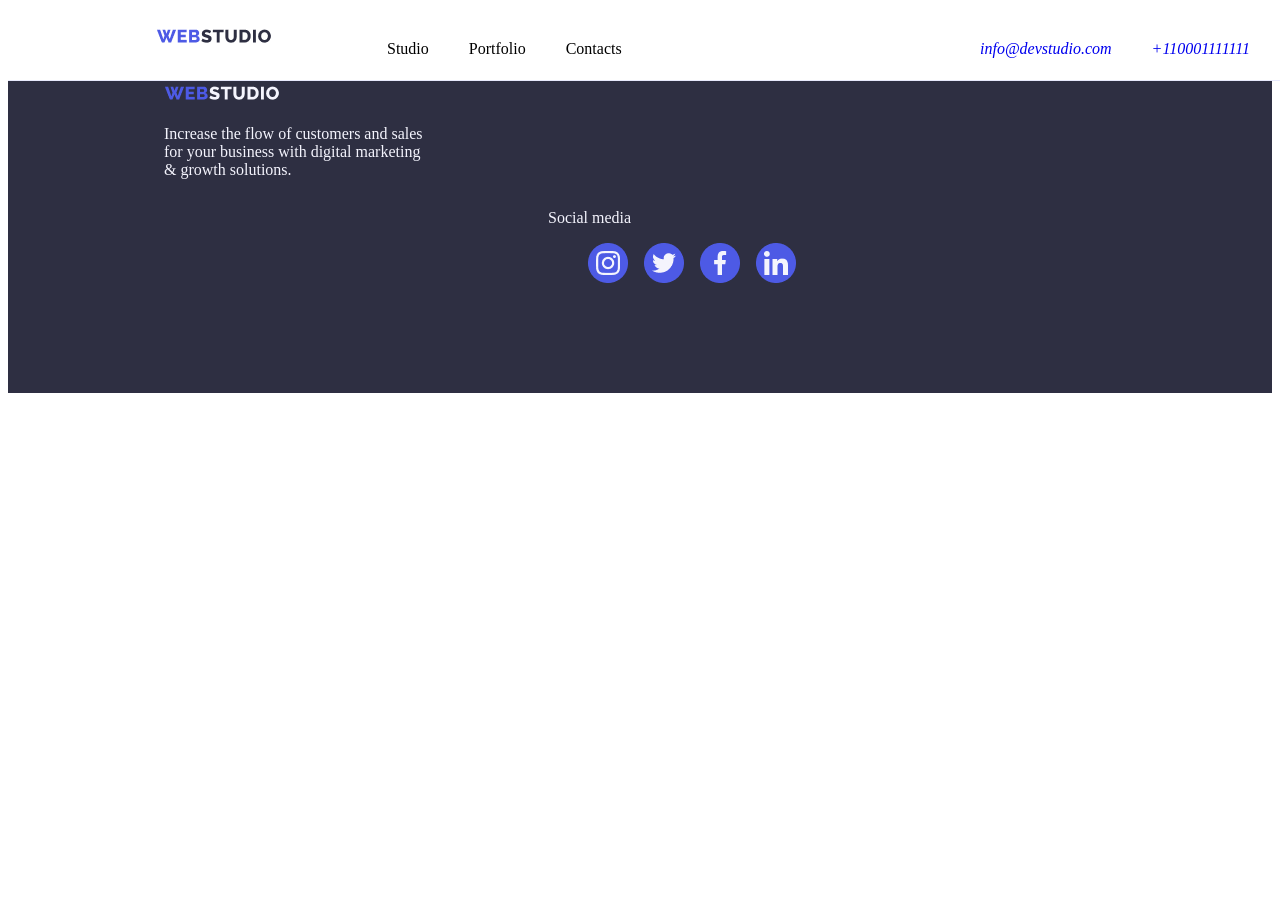
==== portfolio.html @ 4b20565b "worked on main html page, tried improving css, started working on modal and portfolio windows" ====
<!DOCTYPE html>
<html lang="en">
    <head>
        <meta charset="UTF-8">
        <meta name="viewport" content="width=device-width, initial-scale=1.0">
        <title>Hw4-portfolio</Hw4-portfolio></title>
        <link rel="stylesheet" href="./css/styles.css">
    </head>

    <body>
        <header class="header">
            <div class="container">
                <nav class="nav">
                    <a class="logo" href="./index.html">
                        <img src="./images/Logo.png" alt="Logo">
                    </a>
                    <ul class="list">
                        <li><a class="header-link" href="./index.html">Studio</a></li>
                        <li><a class="header-link" href="./portfolio.html">Portfolio</a></li>
                        <li><a class="header-link" href="">Contacts</a></li>
                    </ul>
                </nav>
                <address class="address">
                    <ul class="list">
                        <li><a class="header-link" href="mailto:info@devstudio.com">info@devstudio.com</a></li>
                        <li><a class="header-link" href="tel:+110001111111">+110001111111</a></li>
                    </ul>
                </address>
            </div>
        </header>

        <main>

        </main>

        <footer class="footer">
            <div class="container">
                <div class="footer-logo">
                    <a class="footer-logo-link" href="./index.html">
                        <img src="./images/footerlogo.png" alt="Logo">
                    </a>    
                        <p class="text">Increase the flow of customers and sales for your business with digital marketing & growth solutions.</p>
                </div>
                <div class="social">
                    <p class="text">Social media</p>
                    <ul class="footer-icons">
                        <li class="social-icon">
                            <a  class="link" href="">
                                <img src="./images/insta.png" alt="Logo">
                            </a>
                        </li>
                        <li class="social-icon">
                            <a  class="link" href="">
                                <img src="./images/twitter.png" alt="Logo">
                            </a>
                        </li>
                        <li class="social-icon">
                            <a  class="link" href="">
                                <img src="./images/fb.png" alt="Logo">
                            </a>
                        </li>
                        <li class="social-icon">
                            <a  class="link" href="">
                                <img src="./images/linkedin.png" alt="Logo">
                            </a>
                        </li>
                    </ul>
                </div>
            </div>
        </footer>
    </body>
</html>
---- css/styles.css ----
.root{
    --howe-color: #404bbf;
}

.list{
    list-style-type: none;
}

.header-link{
    text-decoration: none;
}

.logo{
    width: 115px; 
    height: 24px;
    position: absolute;
    top: 24px; 
    left: 156px; 
}

.nav .list {
    display: flex;
    width: 261px;
    height: 24px;
    position: absolute;
    top: 24px;
    left: 347px;
    gap: 40px;
    list-style: none;
}

.nav .list li a{
    color: black;
    font-family: roboto;
}

.nav .list li a:hover{
    color: #404bbf;
}

.address .list {
    display: flex;
    width: 261px;
    height: 24px;
    position: absolute;
    top: 24px;
    left: 940px;
    gap: 40px;
    list-style: none;
}

.header .container{
    color:#FFFFFF;
    border-bottom: 1px solid #E7E9FC;
    width: 1440px;
    height: 72px;
}

.nav{
    height: 72px;
}

.nav .address{
    height: 72px;
}

.footer .container{
    width: auto;
    height: 312px;
    background-color: #2E2F42;
}

.footer .footer-icons{
    display: flex;
    list-style: none;
    gap: 16px;
    width: 208px;
    height: 40px;
}

.social{
    margin-left: 540px;
}

.social .text{
    color: #F4F4FD;
}

.footer-logo{
    width: 264px;
    height: 112px;
    margin-left: 156px;
}

.footer-logo .text{
    width: 264px;
    height: 72px;
    color: #F4F4FD;
}

.footer-logo .footer-logo-link{
    width: 115px;
    height: 24px;
}

.benefits .benefits-container{
    margin-top: 120px;
    left: 224px;
}

.benefits-list{
    list-style: none;
    display: flex;
    gap: 24px;
}

.benefits-list .text{
    width: 264px;
    height: 72px;
    font-weight: 400;
}

.benefits-list .h-two{
    font-weight: 500;
    align-content: left;
}

.work .container{
    width: 1128px;
    height: 412px;
    left: 156px;
    align-items: center;
}

.wawd-htwo{
    width: 323px;
    height: 40px;
    margin-left: 559px;
    font-weight: 700;
    size: 36px;
    align-self: center;    
}

.wawd-list{
    list-style: none;
    display: flex;
}

.team .container{
    width: 1440px;
    height: 780;
    background-color: #F4F4FD;
    align-content: center;
}

.team-h2{
    font-weight: 700;
    size: 36px;
    margin-left: 639px;
}

.member{
    background-color: white;
    height: 428px;
    width: 264px;
}

.team-members{
    list-style: none;
    display: flex;
    gap: 24px;
    margin-left: 156px;
}

.list-icon{
    list-style: none;
    display: flex;
    gap: 24px;
}

.desc-member{
    width: 232px;
    height: 104px;
    gap: 8px;
    align-content: center;
}

.customers .container{
    width: 1128px;
    height: 200px;
    margin-top: 120px;
    margin-left: 156px;
}

.customers-list{
    display: flex;
    list-style: none;
    gap: 24px;
    margin-left: 156px;
    margin-top: 54px;
    width: 1128;
    height: 88px;
}

.customer{
    width: 168px;
    height: 88px;
    border: 1px;
    border-color: gray;
}

.customer-htwo{
    width: 183px;
    height: 40px;
    margin-left: 629px;
    font-weight: 700;
    size: 36px;
}
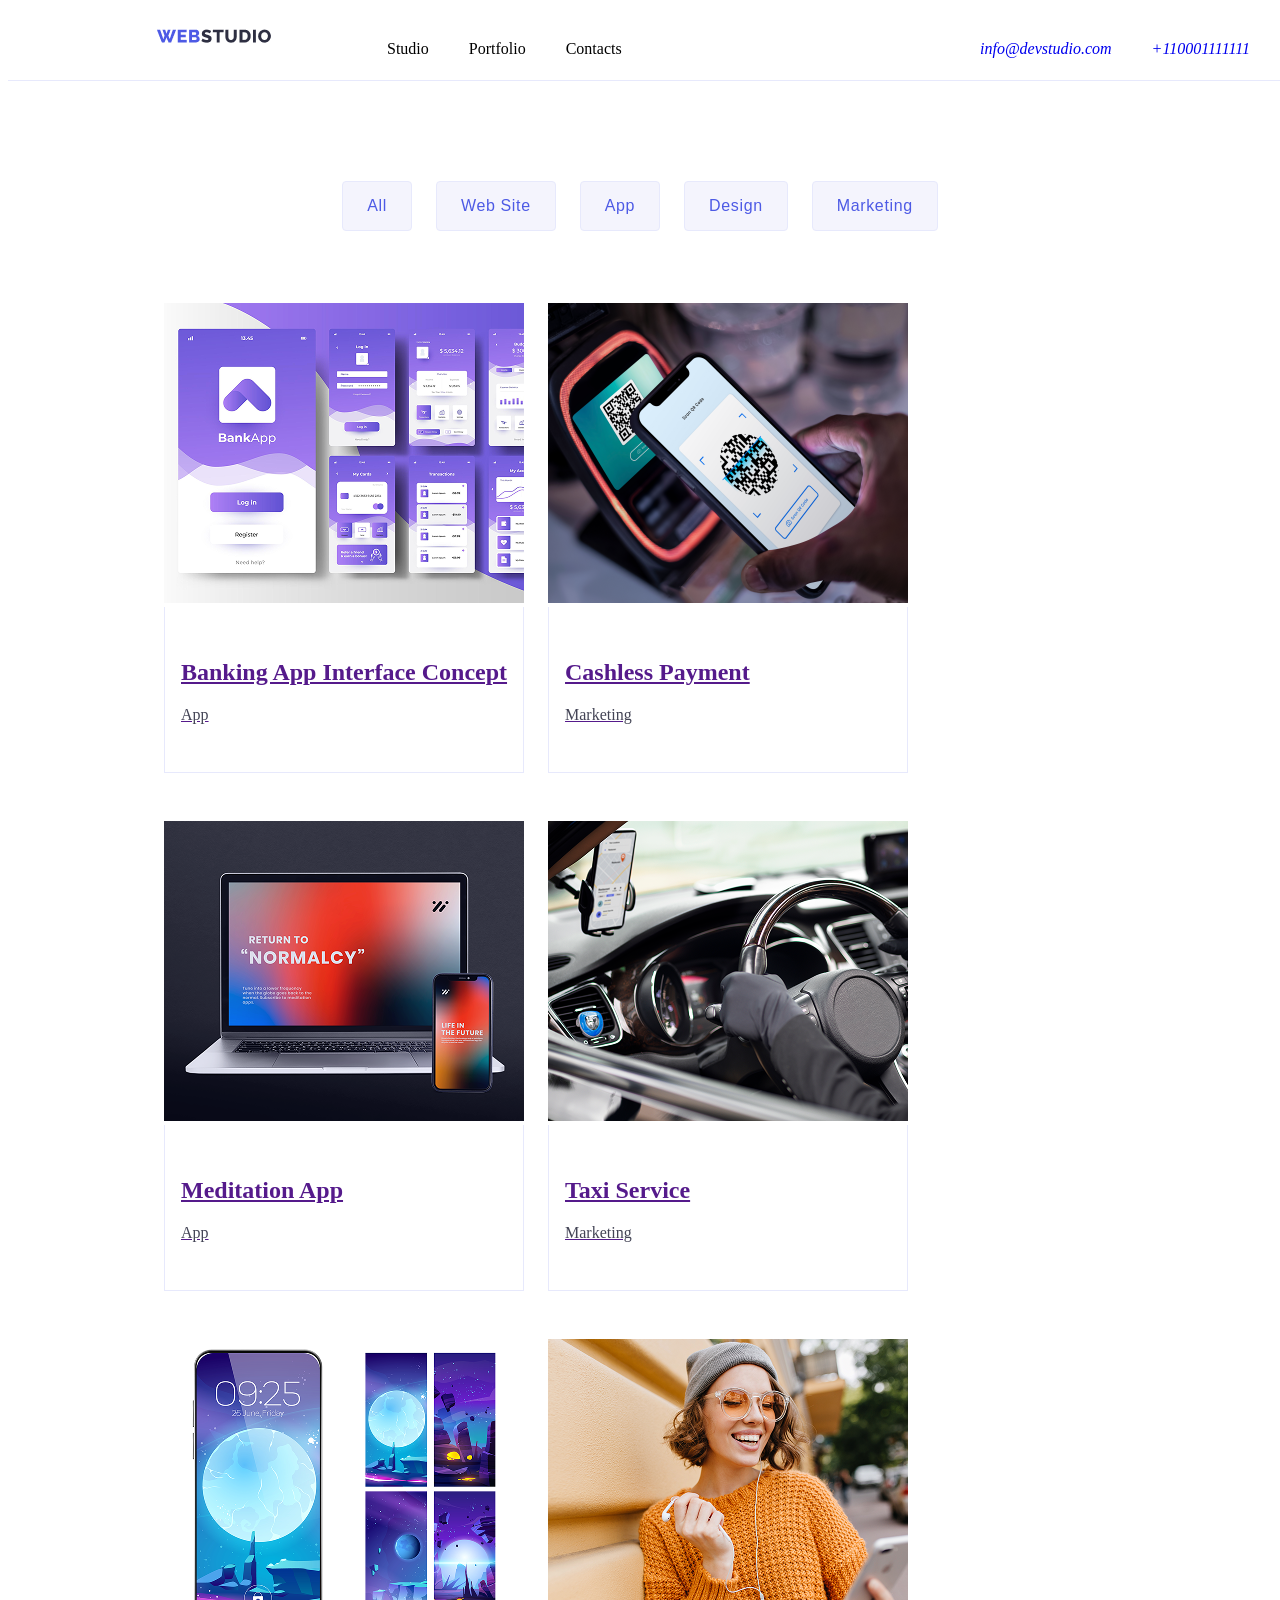
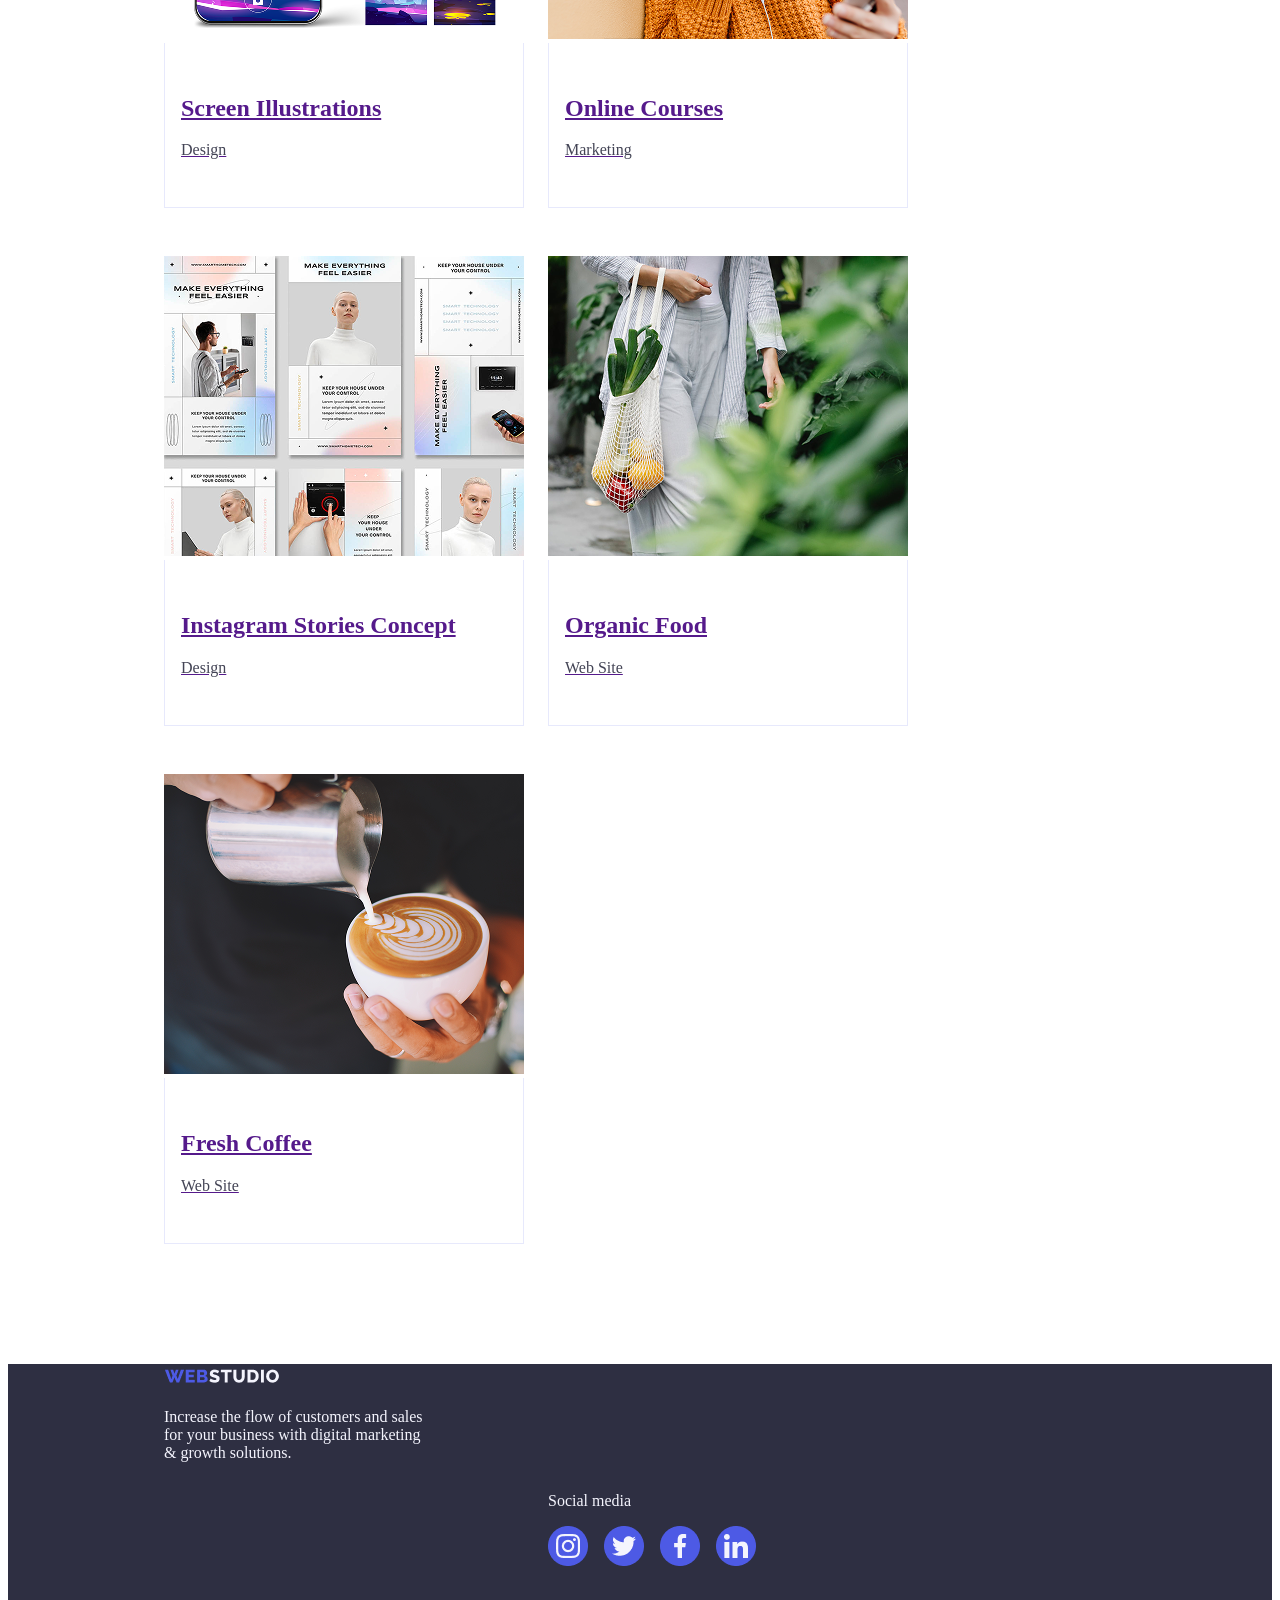
==== commit 67bf4880: "adding back all portgolio changes(html, css work)" ====
--- a/portfolio.html
+++ b/portfolio.html
@@ -30,7 +30,218 @@
         </header>
 
         <main>
-
+            <section class="portfolios">
+                <div class="container">
+                    <ul class="list-button">
+                        <li>
+                            <button type="button" class="button-port">All</button>
+                        </li>
+                        <li>
+                            <button type="button" class="button-port">Web Site</button>
+                        </li>
+                        <li>
+                            <button type="button" class="button-port">App</button>
+                        </li>
+                        <li>
+                            <button type="button" class="button-port">Design</button>
+                        </li>
+                        <li>
+                            <button type="button" class="button-port">Marketing</button>
+                        </li>
+                    </ul>
+                    <ul class="port-list">
+                        <li class="portfolio">
+                            <a href="" class="link">
+                                <div class="overlay">
+                                    <img
+                                        src="./images/bank.png"
+                                        alt="it is bank"
+                                        width="360"
+                                        height="300"
+                                    />
+                                    <p class="text"
+                                        >14 Stylish and User-Friendly App Design Concepts · Task
+                                        Manager App · Calorie Tracker App · Exotic Fruit Ecommerce
+                                        App · Cloud Storage App</p
+                                    >
+                                </div>
+                                <div class="cont-port">
+                                    <h2 class="htwo">Banking App Interface Concept</h2>
+                                    <p class="text">App</p>
+                                </div>
+                            </a>
+                        </li>
+                        <li class="portfolio">
+                            <a href="" class="link">
+                                <div class="overlay">
+                                    <img
+                                        src="./images/cash.png"
+                                        alt="Payment"
+                                        width="360"
+                                        height="300"
+                                    />
+                                    <p class="text"
+                                        >14 Stylish and User-Friendly App Design Concepts · Task
+                                        Manager App · Calorie Tracker App · Exotic Fruit Ecommerce
+                                        App · Cloud Storage App</p
+                                    >
+                                </div>
+                                <div class="cont-port">
+                                    <h2 class="htwo">Cashless Payment</h2>
+                                    <p class="text">Marketing</p>
+                                </div>
+                            </a>
+                        </li>
+                        <li class="portfolio">
+                            <a href="" class="link">
+                                <div class="overlay">
+                                    <img
+                                        src="./images/laptop.png"
+                                        alt="telefon with apps"
+                                        width="360"
+                                        height="300"
+                                    />
+                                    <p class="text"
+                                        >14 Stylish and User-Friendly App Design Concepts · Task
+                                        Manager App · Calorie Tracker App · Exotic Fruit Ecommerce
+                                        App · Cloud Storage App</p
+                                    >
+                                </div>
+                                <div class="cont-port">
+                                    <h2 class="htwo">Meditation App</h2>
+                                    <p class="text">App</p>
+                                </div>
+                            </a>
+                        </li>
+                        <li class="portfolio">
+                            <a href="" class="link">
+                                <div class="overlay">
+                                    <img
+                                        src="./images/car.png"
+                                        alt="car-taxi"
+                                        width="360"
+                                        height="300"
+                                    />
+                                    <p class="text"
+                                        >14 Stylish and User-Friendly App Design Concepts · Task
+                                        Manager App · Calorie Tracker App · Exotic Fruit Ecommerce
+                                        App · Cloud Storage App</p
+                                    >
+                                </div>
+                                <div class="cont-port">
+                                    <h2 class="htwo">Taxi Service</h2>
+                                    <p class="text">Marketing</p></div
+                                >
+                            </a>
+                        </li>
+                        <li class="portfolio">
+                            <a href="" class="link">
+                                <div class="overlay">
+                                    <img
+                                        src="./images/phone.png"
+                                        alt="scree phone"
+                                        width="360"
+                                        height="300"
+                                    />
+                                    <p class="text"
+                                        >14 Stylish and User-Friendly App Design Concepts · Task
+                                        Manager App · Calorie Tracker App · Exotic Fruit Ecommerce
+                                        App · Cloud Storage App</p
+                                    >
+                                </div>
+                                <div class="cont-port">
+                                    <h2 class="htwo">Screen Illustrations</h2>
+                                    <p class="text">Design</p>
+                                </div>
+                            </a>
+                        </li>
+                        <li class="portfolio">
+                            <a href="" class="link">
+                                <div class="overlay">
+                                    <img
+                                        src="./images/girl.png"
+                                        alt="girl with phone"
+                                        width="360"
+                                        height="300"
+                                    />
+                                    <p class="text"
+                                        >14 Stylish and User-Friendly App Design Concepts · Task
+                                        Manager App · Calorie Tracker App · Exotic Fruit Ecommerce
+                                        App · Cloud Storage App</p
+                                    >
+                                </div>
+                                <div class="cont-port">
+                                    <h2 class="htwo">Online Courses</h2>
+                                    <p class="text">Marketing</p>
+                                </div>
+                            </a>
+                        </li>
+                        <li class="portfolio">
+                            <a href="" class="link">
+                                <div class="overlay">
+                                    <img
+                                        src="./images/inst.png"
+                                        alt="Instagram apps"
+                                        width="360"
+                                        height="300"
+                                    />
+                                    <p class="text"
+                                        >14 Stylish and User-Friendly App Design Concepts · Task
+                                        Manager App · Calorie Tracker App · Exotic Fruit Ecommerce
+                                        App · Cloud Storage App</p
+                                    >
+                                </div>
+                                <div class="cont-port">
+                                    <h2 class="htwo">Instagram Stories Concept</h2>
+                                    <p class="text">Design</p>
+                                </div>
+                            </a>
+                        </li>
+                        <li class="portfolio">
+                            <a href="" class="link">
+                                <div class="overlay">
+                                    <img
+                                        src="./images/green-food.png"
+                                        alt="it is bank"
+                                        width="360"
+                                        height="300"
+                                    />
+                                    <p class="text"
+                                        >14 Stylish and User-Friendly App Design Concepts · Task
+                                        Manager App · Calorie Tracker App · Exotic Fruit Ecommerce
+                                        App · Cloud Storage App</p
+                                    >
+                                </div>
+                                <div class="cont-port">
+                                    <h2 class="htwo">Organic Food</h2>
+                                    <p class="text">Web Site</p>
+                                </div>
+                            </a>
+                        </li>
+                        <li class="portfolio">
+                            <a href="" class="link">
+                                <div class="overlay">
+                                    <img
+                                        src="./images/coffe.png"
+                                        alt="cap with coffe"
+                                        width="360"
+                                        height="300"
+                                    />
+                                    <p class="text"
+                                        >14 Stylish and User-Friendly App Design Concepts · Task
+                                        Manager App · Calorie Tracker App · Exotic Fruit Ecommerce
+                                        App · Cloud Storage App</p
+                                    >
+                                </div>
+                                <div class="cont-port">
+                                    <h2 class="htwo">Fresh Coffee</h2>
+                                    <p class="text">Web Site</p>
+                                </div>
+                            </a>
+                        </li>
+                    </ul>
+                </div>
+            </section>
         </main>
 
         <footer class="footer">
--- a/css/styles.css
+++ b/css/styles.css
@@ -8,6 +8,10 @@
 
 .header-link{
     text-decoration: none;
+}
+
+.main{
+    max-width: 1440px;
 }
 
 .logo{
@@ -76,6 +80,7 @@
     gap: 16px;
     width: 208px;
     height: 40px;
+    padding: 0;
 }
 
 .social{
@@ -106,18 +111,21 @@
 .benefits .benefits-container{
     margin-top: 120px;
     left: 224px;
+    margin-left: 156px;
 }
 
 .benefits-list{
     list-style: none;
     display: flex;
     gap: 24px;
+    padding: 0;
 }
 
 .benefits-list .text{
     width: 264px;
     height: 72px;
     font-weight: 400;
+    padding: 0;
 }
 
 .benefits-list .h-two{
@@ -128,7 +136,7 @@
 .work .container{
     width: 1128px;
     height: 412px;
-    left: 156px;
+    margin-left: 156px;
     align-items: center;
 }
 
@@ -144,6 +152,7 @@
 .wawd-list{
     list-style: none;
     display: flex;
+    padding: 0;
 }
 
 .team .container{
@@ -151,6 +160,7 @@
     height: 780;
     background-color: #F4F4FD;
     align-content: center;
+
 }
 
 .team-h2{
@@ -176,6 +186,7 @@
     list-style: none;
     display: flex;
     gap: 24px;
+    padding: 0;
 }
 
 .desc-member{
@@ -200,6 +211,7 @@
     margin-top: 54px;
     width: 1128;
     height: 88px;
+    padding: 0;
 }
 
 .customer{
@@ -215,4 +227,102 @@
     margin-left: 629px;
     font-weight: 700;
     size: 36px;
+}
+
+.portfolios{
+    max-width: 1440px;
+}
+
+.portfolios .list-button {
+    list-style-type: none;
+    display: flex;
+    justify-content: center;
+    gap: 24px;
+    margin: 0;
+    margin-bottom: 72px;
+    margin-top: 100px;
+    padding: 0;
+}
+
+.portfolios .port-list {
+    margin: 0;
+    padding: 0;
+    display: flex;
+    flex-wrap: wrap;
+    row-gap: 48px;
+    column-gap: 24px;
+    margin-left: 156px;
+    max-width: 1200px;
+    list-style-type: none;
+    margin-bottom: 120px;
+}
+
+.cont-port {
+    padding: 32px 16px;
+    margin: 0;
+    border: 1px solid #e7e9fc;
+    border-top: none;
+}
+
+.portfolios .link:hover,
+.portfolios .link:focus {
+    box-shadow: 0px 1px 6px rgba(46, 47, 66, 0.08), 0px 1px 1px rgba(46, 47, 66, 0.16),
+        0px 2px 1px rgba(46, 47, 66, 0.08);
+}
+.portfolios .link {
+    display: block;
+    transition: box-shadow 250ms cubic-bezier(0.4, 0, 0.2, 1);
+}
+
+.overlay {
+    position: relative;
+    overflow: hidden;
+}
+.overlay .text {
+    background-color: #4d5ae5;
+    color: #f4f4fd;
+    position: absolute;
+    line-height: 1.5em;
+    letter-spacing: 0.02rem;
+    width: 100%;
+    height: 100%;
+    padding: 40px 32px;
+    top: 0;
+    margin: 0;
+    transform: translateY(100%);
+    transition: transform 250ms cubic-bezier(0.4, 0, 0.2, 1);
+}
+
+.portfolios .link:focus .overlay .text,
+.portfolios .link:hover .overlay .text {
+    transform: translateY(0%);
+}
+
+.portfolios .button-port {
+    color: #4d5ae5;
+    background-color: #f4f4fd;
+    font-size: 16px;
+    font-weight: 500;
+    line-height: 1.5;
+    letter-spacing: 0.04rem;
+    cursor: pointer;
+    padding: 12px 24px;
+    border: 1px solid #e7e9fc;
+    border-radius: 4px;
+    transition: color 250ms cubic-bezier(0.4, 0, 0.2, 1),
+        background-color 250ms cubic-bezier(0.4, 0, 0.2, 1),
+        border-color 250ms cubic-bezier(0.4, 0, 0.2, 1),
+        box-shadow 250ms cubic-bezier(0.4, 0, 0.2, 1);
+}
+
+.portfolios .button-port:hover,
+.portfolios .button-port:focus {
+    color: #FFFFFF;
+    background-color: #404bbf;
+    border: 1px solid transparent;
+    box-shadow: 0px 3px 1px rgba(0, 0, 0, 0.1), 0px 2px 1px rgba(0, 0, 0, 0.08),
+        0px 2px 2px rgba(0, 0, 0, 0.12);
+}
+.portfolios .text {
+    color: #434455;
 }
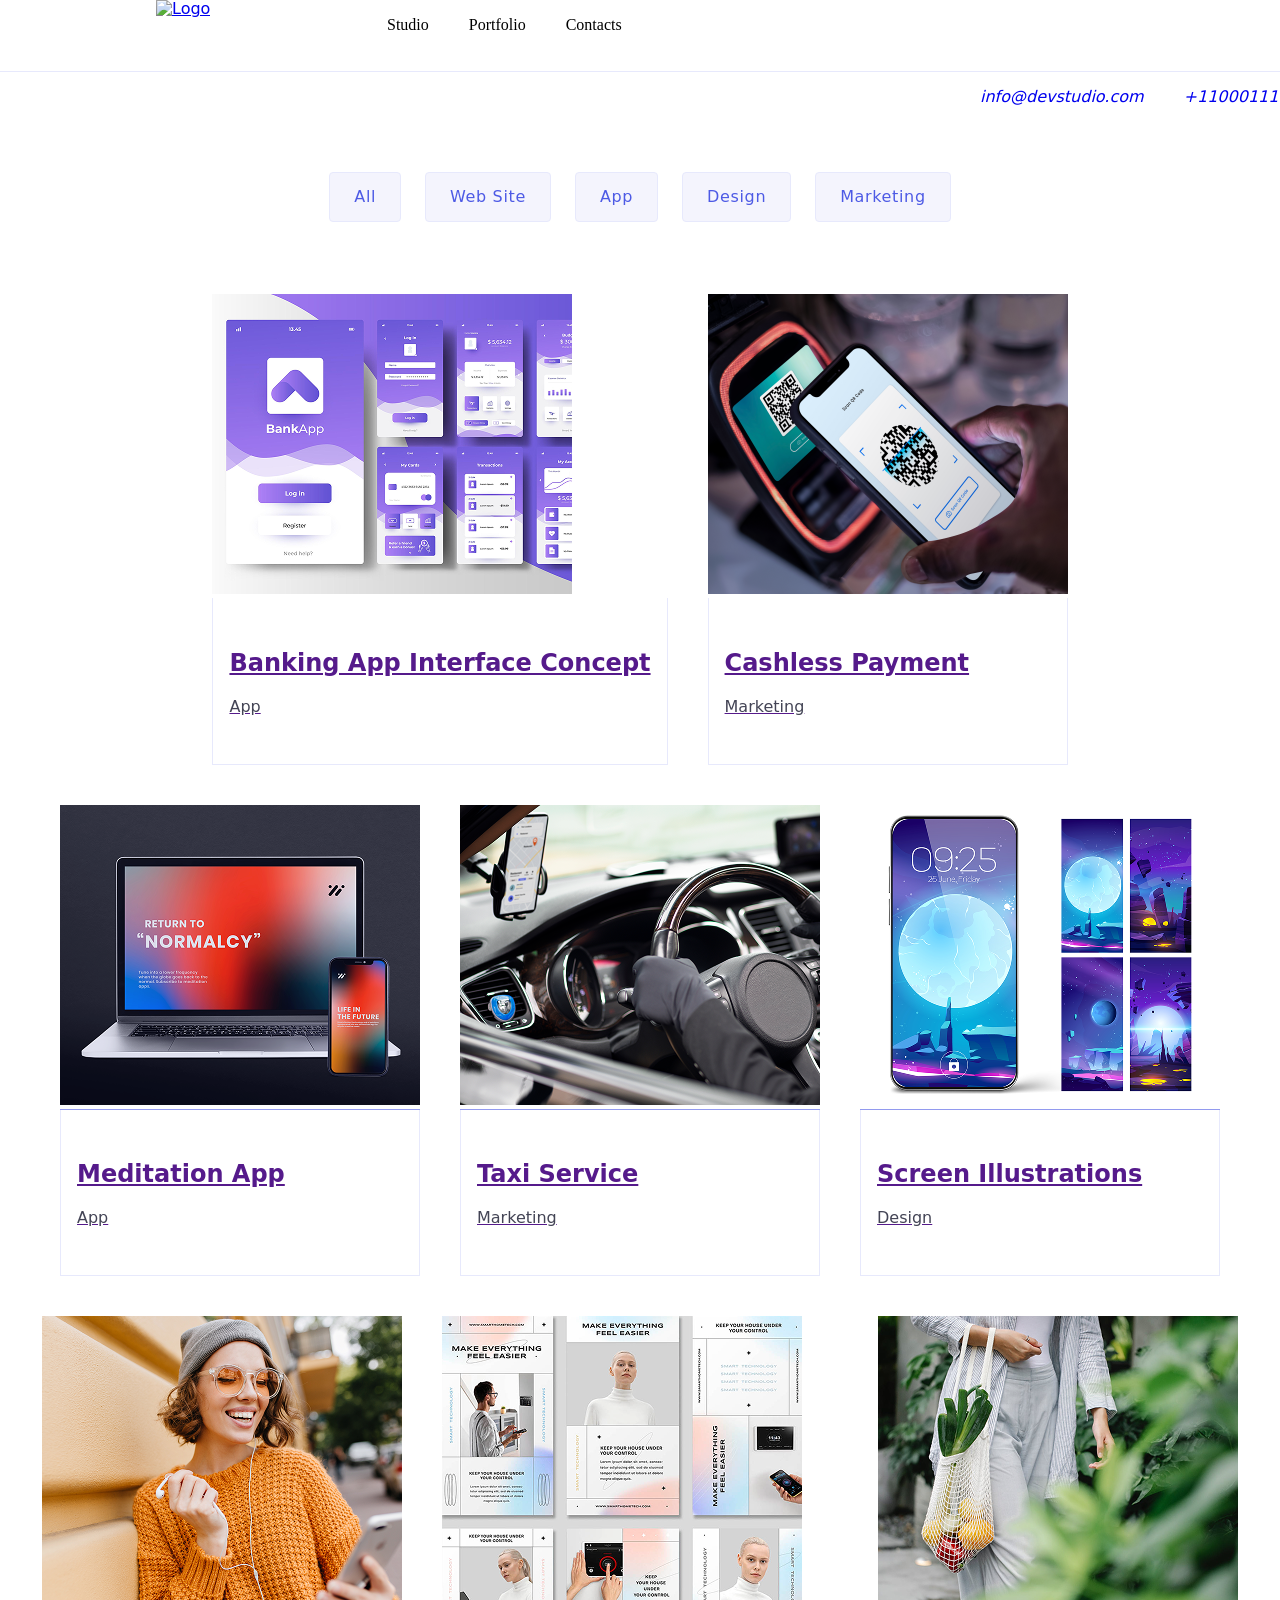
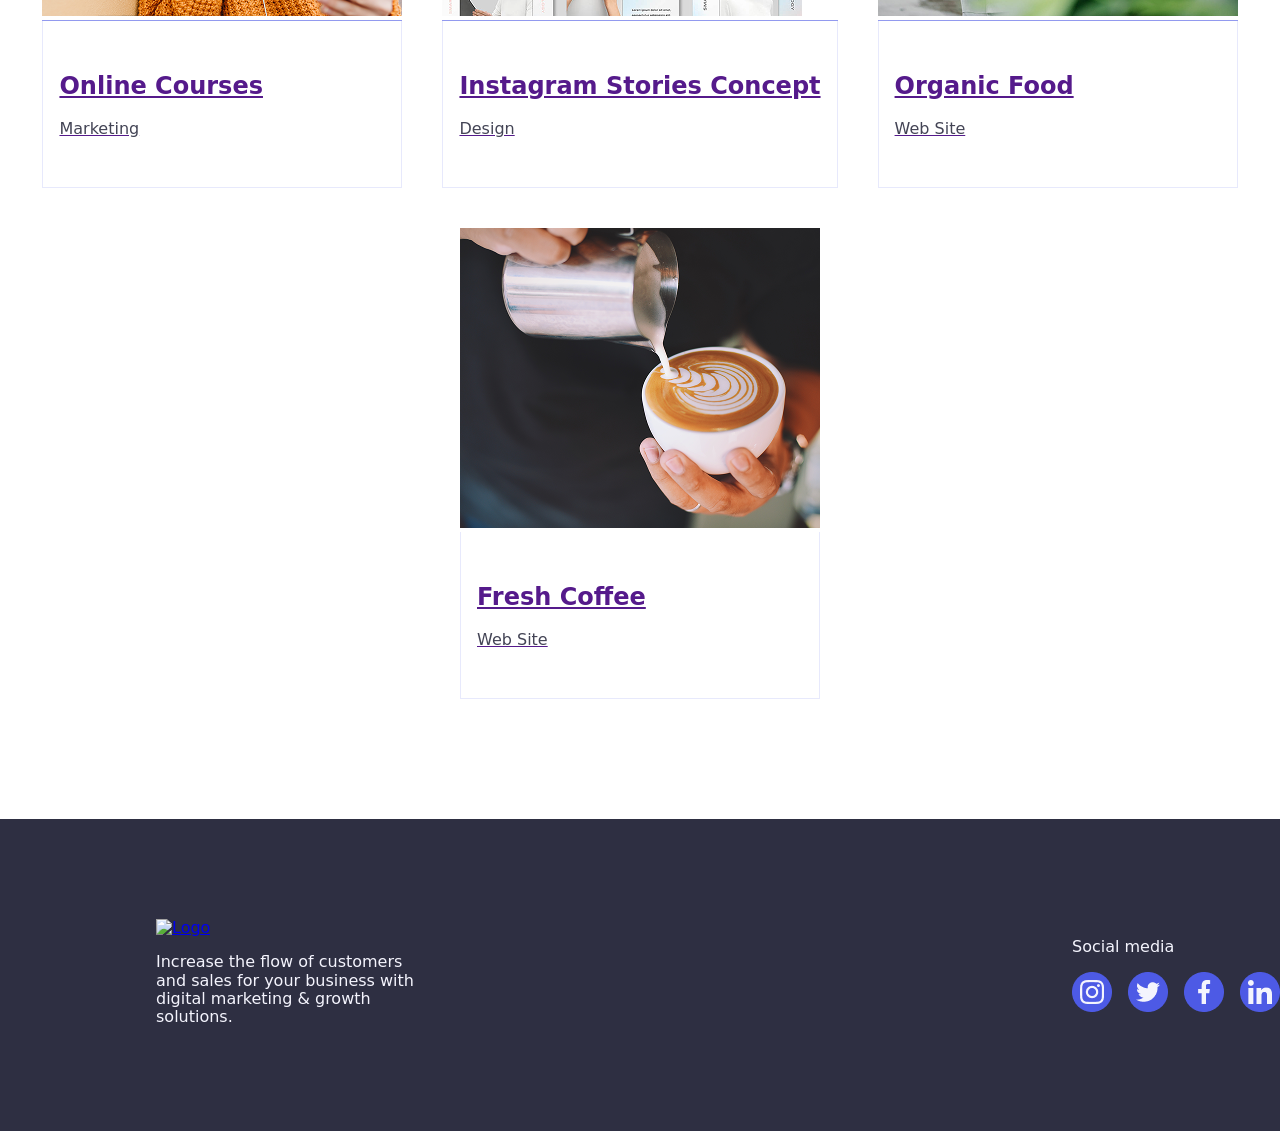
==== commit e2b607c1: "dsfdf" ====
--- a/portfolio.html
+++ b/portfolio.html
@@ -5,6 +5,13 @@
         <meta name="viewport" content="width=device-width, initial-scale=1.0">
         <title>Hw4-portfolio</Hw4-portfolio></title>
         <link rel="stylesheet" href="./css/styles.css">
+        <link
+        rel="stylesheet"
+        href="https://cdnjs.cloudflare.com/ajax/libs/modern-normalize/2.0.0/modern-normalize.min.css"
+        integrity="sha512-4xo8blKMVCiXpTaLzQSLSw3KFOVPWhm/TRtuPVc4WG6kUgjH6J03IBuG7JZPkcWMxJ5huwaBpOpnwYElP/m6wg=="
+        crossorigin="anonymous"
+        referrerpolicy="no-referrer"
+        />
     </head>
 
     <body>
--- a/css/styles.css
+++ b/css/styles.css
@@ -11,14 +11,14 @@
 }
 
 .main{
-    max-width: 1440px;
+    max-width: auto;
+    margin: 0 auto;
 }
 
 .logo{
     width: 115px; 
     height: 24px;
     position: absolute;
-    top: 24px; 
     left: 156px; 
 }
 
@@ -27,7 +27,6 @@
     width: 261px;
     height: 24px;
     position: absolute;
-    top: 24px;
     left: 347px;
     gap: 40px;
     list-style: none;
@@ -47,7 +46,6 @@
     width: 261px;
     height: 24px;
     position: absolute;
-    top: 24px;
     left: 940px;
     gap: 40px;
     list-style: none;
@@ -58,6 +56,10 @@
     border-bottom: 1px solid #E7E9FC;
     width: 1440px;
     height: 72px;
+    align-content: center;
+    justify-content: center;
+    margin: 0 auto;
+    padding: 0;
 }
 
 .nav{
@@ -72,6 +74,9 @@
     width: auto;
     height: 312px;
     background-color: #2E2F42;
+    display: flex;
+    align-items: center;
+    justify-content: space-between;
 }
 
 .footer .footer-icons{
@@ -82,6 +87,40 @@
     height: 40px;
     padding: 0;
 }
+
+.service {
+    max-width: auto;
+    margin: 0 auto;
+}
+
+.service .service-img{
+    margin-left: 0 auto;
+    justify-content: center;
+    align-content: center;
+}
+
+.service .button {
+    font-size: 16px;
+    color: white;
+    font-weight: 500;
+    line-height: 1.5;
+    letter-spacing: 0.04rem;
+    background-color: #4d5ae5;
+    cursor: pointer;
+    min-width: 169px;
+    height: 56px;
+    border: none;
+    border-radius: 4px;
+    display: block;
+    margin: 0 auto;
+    transition: 250ms cubic-bezier(0.4, 0, 0.2, 1);
+}
+
+.service .button:hover,
+.service .button:focus {
+    background-color: var(--howe-color);
+}
+
 
 .social{
     margin-left: 540px;
@@ -110,8 +149,7 @@
 
 .benefits .benefits-container{
     margin-top: 120px;
-    left: 224px;
-    margin-left: 156px;
+
 }
 
 .benefits-list{
@@ -119,6 +157,8 @@
     display: flex;
     gap: 24px;
     padding: 0;
+    align-content: center;
+    justify-content: center;
 }
 
 .benefits-list .text{
@@ -134,29 +174,33 @@
 }
 
 .work .container{
-    width: 1128px;
     height: 412px;
-    margin-left: 156px;
+    margin-left: 0 auto;
     align-items: center;
 }
 
 .wawd-htwo{
-    width: 323px;
+    width: fit-content;
     height: 40px;
-    margin-left: 559px;
+    margin: 0 auto;
     font-weight: 700;
     size: 36px;
-    align-self: center;    
+    align-content: center;    
+    justify-content: center;
 }
 
 .wawd-list{
     list-style: none;
     display: flex;
     padding: 0;
+    gap: 24px;
+    justify-content: center;
+    align-content: center;
+    margin: 0 auto;
 }
 
 .team .container{
-    width: 1440px;
+    width: auto;
     height: 780;
     background-color: #F4F4FD;
     align-content: center;
@@ -166,7 +210,8 @@
 .team-h2{
     font-weight: 700;
     size: 36px;
-    margin-left: 639px;
+    justify-content: center;
+    text-align: center;
 }
 
 .member{
@@ -179,7 +224,8 @@
     list-style: none;
     display: flex;
     gap: 24px;
-    margin-left: 156px;
+    justify-content: center;
+    align-content: center;    
 }
 
 .list-icon{
@@ -197,21 +243,23 @@
 }
 
 .customers .container{
-    width: 1128px;
-    height: 200px;
-    margin-top: 120px;
-    margin-left: 156px;
+    width: auto;
+    height: 300px;
+    margin: 0 auto;
+    align-content: center;
+    justify-content: center;
 }
 
 .customers-list{
     display: flex;
     list-style: none;
     gap: 24px;
-    margin-left: 156px;
-    margin-top: 54px;
-    width: 1128;
+    width: auto;
     height: 88px;
     padding: 0;
+    margin: 0 auto;
+    align-content: center;
+    justify-content: center;
 }
 
 .customer{
@@ -222,15 +270,18 @@
 }
 
 .customer-htwo{
-    width: 183px;
     height: 40px;
-    margin-left: 629px;
+    text-align: center;
     font-weight: 700;
     size: 36px;
+    align-content: center;
 }
 
 .portfolios{
-    max-width: 1440px;
+    max-width: auto;
+    margin: 0 auto;
+    justify-content: center;
+    align-content: center;
 }
 
 .portfolios .list-button {
@@ -245,16 +296,16 @@
 }
 
 .portfolios .port-list {
-    margin: 0;
     padding: 0;
     display: flex;
     flex-wrap: wrap;
-    row-gap: 48px;
-    column-gap: 24px;
-    margin-left: 156px;
+    gap: 40px 40px;
+    list-style-type: none;
+    padding-bottom: 120px;  
+    margin: 0 auto;
+    justify-content: center;
+    align-content: center;
     max-width: 1200px;
-    list-style-type: none;
-    margin-bottom: 120px;
 }
 
 .cont-port {
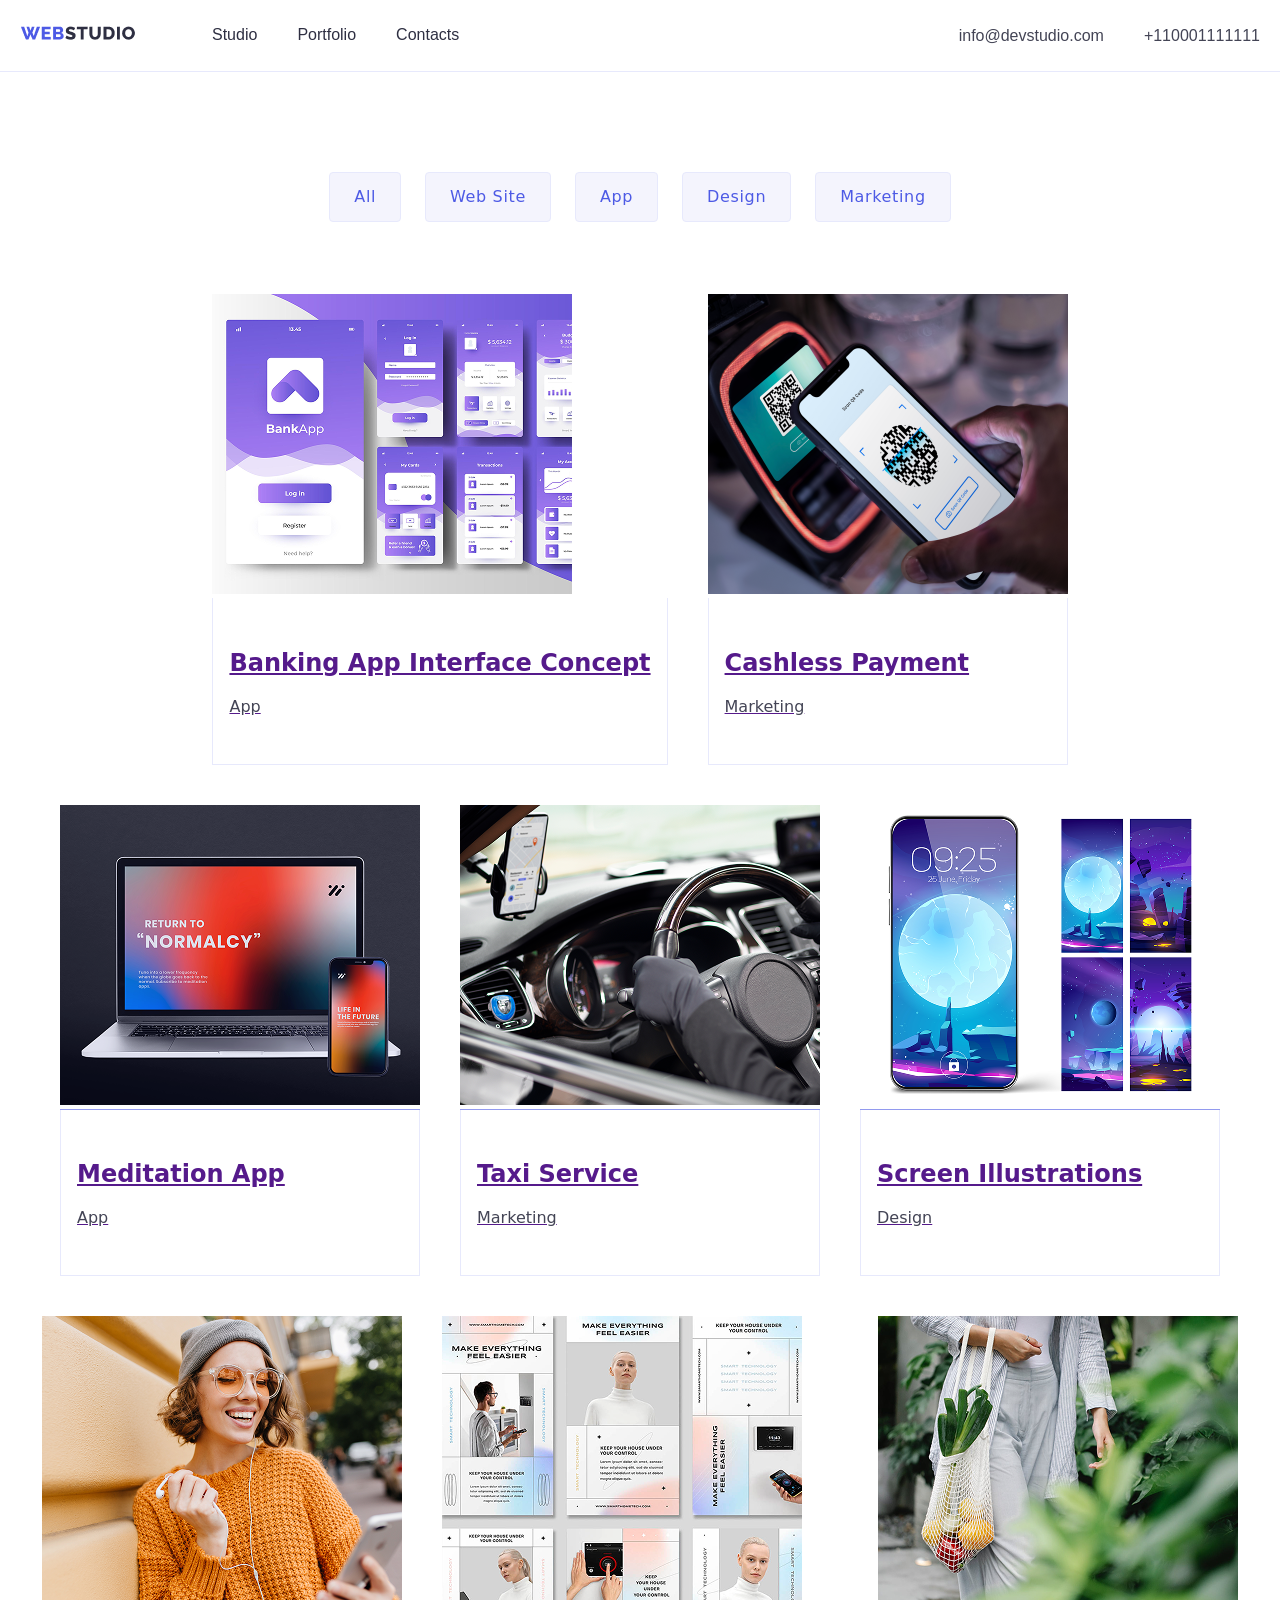
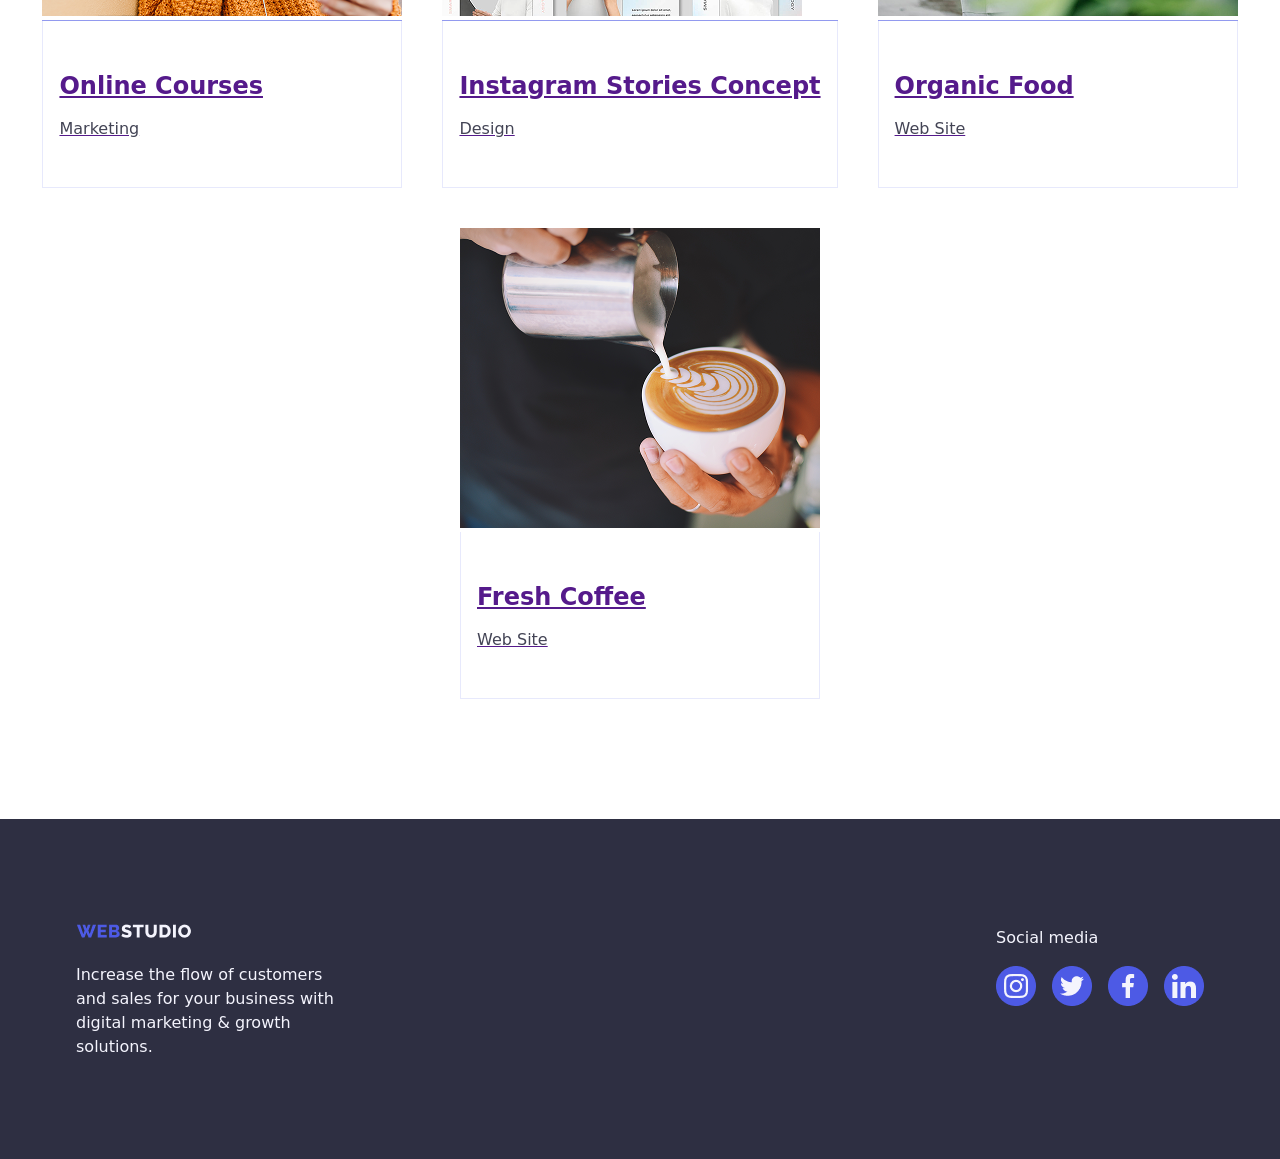
==== commit f468fa6a: "looks like i finished the work on this task, added modal(finaly), improved footer and header" ====
--- a/portfolio.html
+++ b/portfolio.html
@@ -16,7 +16,7 @@
 
     <body>
         <header class="header">
-            <div class="container">
+            <div class="header-cont">
                 <nav class="nav">
                     <a class="logo" href="./index.html">
                         <img src="./images/Logo.png" alt="Logo">
--- a/css/styles.css
+++ b/css/styles.css
@@ -6,97 +6,156 @@
     list-style-type: none;
 }
 
-.header-link{
+.main{
+    max-width: 1440px;
+    width: 100%;
+    margin: 0 auto;
+}
+
+.header-cont {
+    display: flex;
+    justify-content: space-between; 
+    align-items: center;
+    max-width: 1440px;
+    margin: 0 auto;
+    padding: 0 20px; 
+    height: 72px;
+    border-bottom: 1px solid #E7E9FC;
+}
+
+.nav {
+    display: flex;
+    align-items: center;
+    gap: 76px; 
+}
+
+.nav .list {
+    display: flex;
+    gap: 40px;
+    list-style: none;
+    margin: 0;
+    padding: 0;
+}
+
+.address .list {
+    display: flex;
+    gap: 40px;
+    list-style: none;
+    margin: 0;
+    padding: 0;
+}
+
+.header-link {
+    color: #2E2F42;
     text-decoration: none;
-}
-
-.main{
-    max-width: auto;
-    margin: 0 auto;
-}
-
-.logo{
-    width: 115px; 
-    height: 24px;
-    position: absolute;
-    left: 156px; 
-}
-
-.nav .list {
-    display: flex;
-    width: 261px;
-    height: 24px;
-    position: absolute;
-    left: 347px;
-    gap: 40px;
-    list-style: none;
-}
-
-.nav .list li a{
-    color: black;
-    font-family: roboto;
-}
-
-.nav .list li a:hover{
-    color: #404bbf;
-}
-
-.address .list {
-    display: flex;
-    width: 261px;
-    height: 24px;
-    position: absolute;
-    left: 940px;
-    gap: 40px;
-    list-style: none;
-}
-
-.header .container{
-    color:#FFFFFF;
-    border-bottom: 1px solid #E7E9FC;
-    width: 1440px;
-    height: 72px;
-    align-content: center;
-    justify-content: center;
-    margin: 0 auto;
-    padding: 0;
-}
-
-.nav{
-    height: 72px;
-}
-
-.nav .address{
-    height: 72px;
-}
-
-.footer .container{
-    width: auto;
-    height: 312px;
+    font-family: 'Roboto', sans-serif;
+    font-size: 16px;
+    line-height: 1.5;
+    transition: color 250ms cubic-bezier(0.4, 0, 0.2, 1);
+}
+
+.header-link:hover {
+    color: #404BBF;
+}
+
+.logo {
+    display: block; 
+}
+
+.address a {
+    color: #434455;
+    font-style: normal;
+}
+
+.footer {
     background-color: #2E2F42;
-    display: flex;
+    padding: 100px 0;
+}
+
+.footer .container {
+    max-width: 1158px;
+    margin: 0 auto;
+    padding: 0 15px;
+    display: flex;
+    gap: 120px;
+    align-items: baseline;
+}
+
+.footer-logo {
+    max-width: 264px;
+}
+
+.footer-logo-link {
+    display: block;
+    margin-bottom: 16px;
+}
+
+.footer .text {
+    color: #F4F4FD;
+    line-height: 1.5;
+    margin: 0;
+}
+
+.social {
+    min-width: 208px;
+}
+
+.social .text {
+    font-weight: 500;
+    margin-bottom: 16px;
+}
+
+.footer-icons {
+    display: flex;
+    gap: 16px;
+    list-style: none;
+    margin: 0;
+    padding: 0;
+}
+
+.social-icon-link {
+    display: flex;
+    justify-content: center;
     align-items: center;
-    justify-content: space-between;
-}
-
-.footer .footer-icons{
-    display: flex;
-    list-style: none;
-    gap: 16px;
-    width: 208px;
+    width: 40px;
     height: 40px;
-    padding: 0;
+    border-radius: 50%;
+    background-color: rgba(255, 255, 255, 0.1);
+    transition: background-color 250ms cubic-bezier(0.4, 0, 0.2, 1);
+}
+
+.social-icon-link:hover {
+    background-color: #31d0aa;
+}
+
+.social-icon {
+    fill: #f4f4fd;
 }
 
 .service {
-    max-width: auto;
-    margin: 0 auto;
-}
-
-.service .service-img{
-    margin-left: 0 auto;
-    justify-content: center;
-    align-content: center;
+    background-image: linear-gradient(rgba(46, 47, 66, 0.7), rgba(46, 47, 66, 0.7)),
+        url(../images/people-office.jpg);
+    max-width: 1440px;
+    height: 600px;
+    background-repeat: no-repeat;
+    background-position: center;
+    background-size: cover;
+    margin: 0 auto;
+    align-content: center;
+    justify-content: center;
+    text-align: center;
+}
+
+.service-h1{
+    font-weight: 700;
+    color: #FFFFFF;
+    line-height: 60px;
+    font-size: 56px;
+    line-height: 1.07;
+    height: 120px;
+    margin: 0 auto;
+    margin-bottom: 48px;
+    max-width: 496px;
 }
 
 .service .button {
@@ -128,23 +187,6 @@
 
 .social .text{
     color: #F4F4FD;
-}
-
-.footer-logo{
-    width: 264px;
-    height: 112px;
-    margin-left: 156px;
-}
-
-.footer-logo .text{
-    width: 264px;
-    height: 72px;
-    color: #F4F4FD;
-}
-
-.footer-logo .footer-logo-link{
-    width: 115px;
-    height: 24px;
 }
 
 .benefits .benefits-container{
@@ -376,4 +418,39 @@
 }
 .portfolios .text {
     color: #434455;
+}
+
+.is-hidden {
+    opacity: 0;
+    visibility: hidden;
+    pointer-events: none;
+}
+
+.backdrop {
+    background-color: rgba(46, 47, 66, 0.4);
+    position: fixed;
+    top: 0;
+    left: 0;
+    width: 100%;
+    height: 100%;
+    transition: opacity 250ms cubic-bezier(0.4, 0, 0.2, 1),
+        visibility 250ms cubic-bezier(0.4, 0, 0.2, 1);
+}
+
+.modal {
+    position: absolute;
+    top: 50%;
+    left: 50%;
+    transform: translate(-50%, -50%) scale(1);
+    width: 408px;
+    min-height: 584px;
+    background: #fcfcfc;
+    box-shadow: 0px 1px 1px rgba(0, 0, 0, 0.14), 0px 1px 3px rgba(0, 0, 0, 0.12),
+        0px 2px 1px rgba(0, 0, 0, 0.2);
+    border-radius: 4px;
+    transition: transform 250ms cubic-bezier(0.4, 0, 0.2, 1);
+}
+
+.close-button{
+    cursor: pointer;
 }
